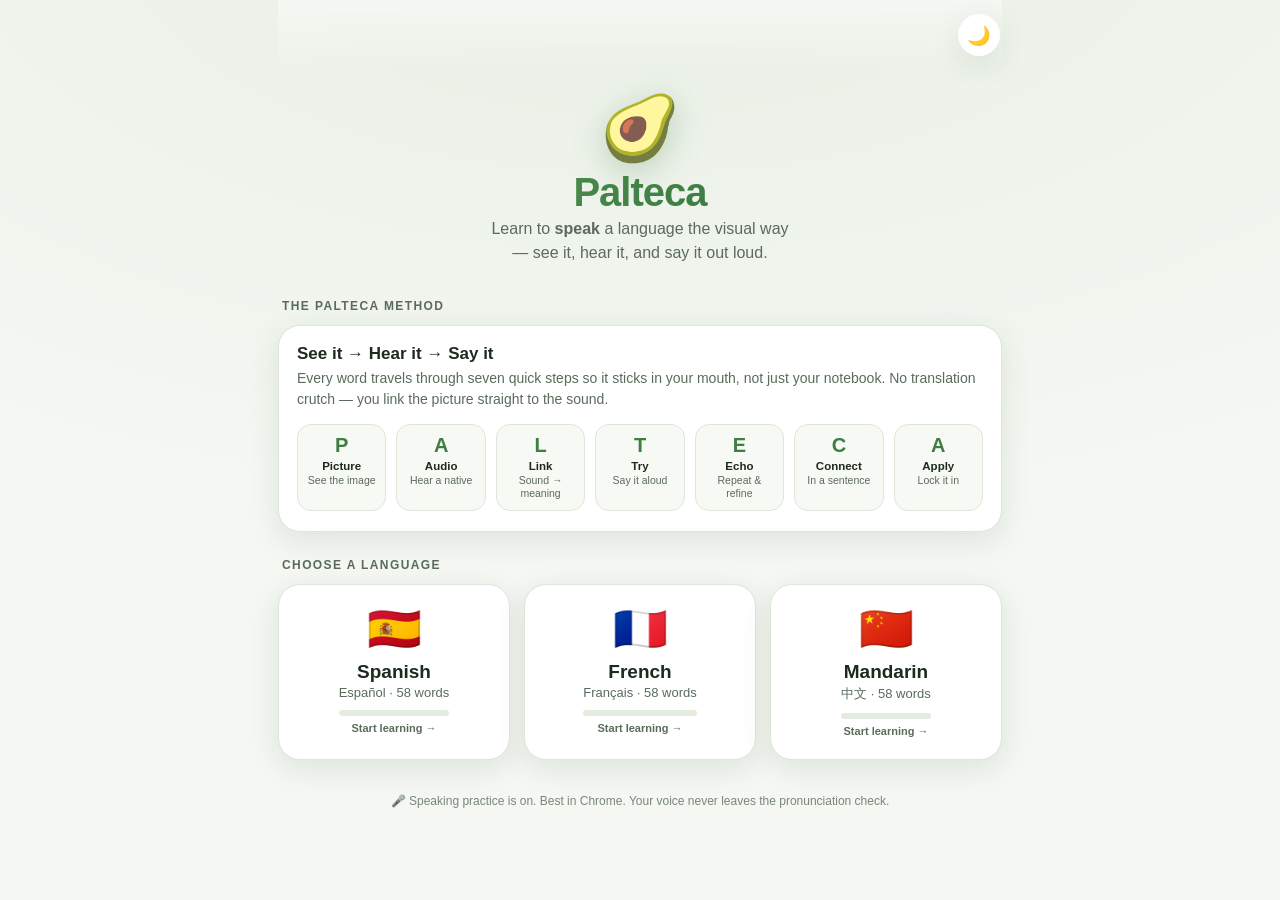
==== index.html @ e9145695 "Palteca — visual learn-to-speak app for Spanish, French & Mandarin Vanilla-JS SPA that teaches speak" ====
<!DOCTYPE html>
<html lang="en">
<head>
  <meta charset="UTF-8" />
  <meta name="viewport" content="width=device-width, initial-scale=1.0, maximum-scale=1.0, user-scalable=no" />
  <meta name="theme-color" content="#3f7d43" />
  <title>Palteca · learn to speak, visually</title>
  <link rel="icon" href="data:image/svg+xml,%3Csvg xmlns='http://www.w3.org/2000/svg' viewBox='0 0 100 100'%3E%3Ctext y='.9em' font-size='90'%3E%F0%9F%A5%91%3C/text%3E%3C/svg%3E" />
  <link rel="stylesheet" href="styles.css" />
</head>
<body>
  <div id="app">
    <!-- Top bar -->
    <header id="topbar" hidden>
      <button id="backBtn" class="icon-btn" aria-label="Back">←</button>
      <div id="crumb" class="crumb"></div>
      <button id="themeToggle" class="icon-btn" aria-label="Toggle dark mode">🌙</button>
    </header>

    <main id="views"><!-- views injected here --></main>
  </div>

  <!-- Toast for speech feedback / errors -->
  <div id="toast" class="toast" hidden></div>

  <script src="content.js"></script>
  <script src="app.js"></script>
</body>
</html>
---- styles.css ----
/* ============ Palteca theme ============ */
:root{
  --bg:#f4f7f2; --bg2:#e8efe4; --card:#ffffff; --card2:#f6f9f4;
  --ink:#1d2a1e; --ink-soft:#5a6b5b; --line:#dde6d9;
  --brand:#3f7d43; --brand-2:#5aa05e; --brand-ink:#2b5c2e;
  --accent:#f2a541; --good:#2e9e5b; --bad:#d9534f; --warn:#e8a33d;
  --ring:#e3ecdf; --shadow:0 8px 30px rgba(31,60,33,.10);
  --radius:22px; --radius-sm:14px;
  --grad:linear-gradient(135deg,#5aa05e,#3f7d43 60%,#356b39);
}
:root[data-theme="dark"]{
  --bg:#10160f; --bg2:#161e14; --card:#1b241a; --card2:#212c1f;
  --ink:#eaf2e6; --ink-soft:#a6b8a4; --line:#2b3728;
  --brand:#7bc47f; --brand-2:#9ad79d; --brand-ink:#bfe6c1;
  --accent:#f2b45f; --good:#5ecb86; --bad:#ef6b67; --warn:#f0b458;
  --ring:#28331f; --shadow:0 12px 40px rgba(0,0,0,.45);
  --grad:linear-gradient(135deg,#3f7d43,#2c5a30 60%,#22461f);
}
@media (prefers-color-scheme: dark){
  :root:not([data-theme="light"]){
    --bg:#10160f; --bg2:#161e14; --card:#1b241a; --card2:#212c1f;
    --ink:#eaf2e6; --ink-soft:#a6b8a4; --line:#2b3728;
    --brand:#7bc47f; --brand-2:#9ad79d; --brand-ink:#bfe6c1;
    --accent:#f2b45f; --good:#5ecb86; --bad:#ef6b67; --warn:#f0b458;
    --ring:#28331f; --shadow:0 12px 40px rgba(0,0,0,.45);
    --grad:linear-gradient(135deg,#3f7d43,#2c5a30 60%,#22461f);
  }
}

*{box-sizing:border-box}
html,body{margin:0;padding:0}
body{
  background:radial-gradient(1200px 600px at 50% -10%, var(--bg2), var(--bg)) fixed;
  color:var(--ink);
  font-family:-apple-system,BlinkMacSystemFont,"Segoe UI",Inter,Roboto,Helvetica,Arial,sans-serif;
  -webkit-font-smoothing:antialiased; text-rendering:optimizeLegibility;
  min-height:100vh;
}
#app{max-width:760px;margin:0 auto;padding:0 18px 90px;position:relative}
button{font-family:inherit;cursor:pointer;border:0;background:none;color:inherit}
button:focus-visible{outline:3px solid var(--brand-2);outline-offset:2px}

/* ============ Top bar ============ */
#topbar{
  position:sticky;top:0;z-index:20;display:flex;align-items:center;gap:12px;
  padding:14px 2px;background:linear-gradient(var(--bg),rgba(0,0,0,0) );
  backdrop-filter:blur(6px);
}
.icon-btn{
  width:42px;height:42px;border-radius:50%;font-size:19px;line-height:1;
  background:var(--card);box-shadow:var(--shadow);color:var(--ink);
  display:grid;place-items:center;transition:transform .12s ease, background .2s;
}
.icon-btn:hover{transform:translateY(-1px)}
.crumb{flex:1;font-weight:700;font-size:15px;color:var(--ink-soft);letter-spacing:.2px}

/* ============ Home ============ */
.hero{padding:26px 4px 8px;text-align:center}
.logo{font-size:64px;line-height:1;filter:drop-shadow(0 8px 16px rgba(63,125,67,.28));animation:bob 3.6s ease-in-out infinite}
@keyframes bob{0%,100%{transform:translateY(0) rotate(-3deg)}50%{transform:translateY(-9px) rotate(3deg)}}
.wordmark{font-size:40px;font-weight:900;letter-spacing:-1px;margin:10px 0 2px;
  background:var(--grad);-webkit-background-clip:text;background-clip:text;color:transparent}
.tagline{color:var(--ink-soft);font-size:16px;margin:0 auto;max-width:34ch;line-height:1.5}

.section-label{font-size:12px;font-weight:800;letter-spacing:1.4px;text-transform:uppercase;
  color:var(--ink-soft);margin:26px 4px 12px}

/* method strip */
.method{background:var(--card);border-radius:var(--radius);box-shadow:var(--shadow);
  padding:18px 18px 20px;margin-top:6px;border:1px solid var(--line)}
.method h3{margin:0 0 4px;font-size:17px}
.method p{margin:0 0 14px;color:var(--ink-soft);font-size:14px;line-height:1.5}
.steps{display:grid;grid-template-columns:repeat(auto-fit,minmax(88px,1fr));gap:10px}
.step{background:var(--card2);border:1px solid var(--line);border-radius:var(--radius-sm);
  padding:10px 8px;text-align:center}
.step .k{font-weight:900;font-size:20px;color:var(--brand);line-height:1}
.step .w{font-size:11.5px;font-weight:700;margin-top:5px}
.step .d{font-size:10.5px;color:var(--ink-soft);margin-top:2px;line-height:1.25}

/* language cards */
.lang-grid{display:grid;grid-template-columns:1fr;gap:14px;margin-top:4px}
@media(min-width:560px){.lang-grid{grid-template-columns:1fr 1fr 1fr}}
.lang-card{
  position:relative;overflow:hidden;background:var(--card);border:1px solid var(--line);
  border-radius:var(--radius);box-shadow:var(--shadow);padding:20px 18px;text-align:left;
  display:flex;align-items:center;gap:16px;transition:transform .14s ease, box-shadow .2s;
}
@media(min-width:560px){.lang-card{flex-direction:column;text-align:center;gap:10px;padding:22px 14px}}
.lang-card:hover{transform:translateY(-3px);box-shadow:0 16px 40px rgba(31,60,33,.18)}
.lang-card .flag{font-size:44px;line-height:1}
.lang-card .name{font-weight:800;font-size:19px}
.lang-card .native{color:var(--ink-soft);font-size:13px;margin-top:2px}
.lang-card .bar{height:6px;border-radius:99px;background:var(--ring);overflow:hidden;margin-top:10px;width:100%}
.lang-card .bar>i{display:block;height:100%;background:var(--grad);width:0%;transition:width .5s ease}
.lang-card .pct{font-size:11px;color:var(--ink-soft);margin-top:6px;font-weight:700}

/* ============ Themes grid ============ */
.lang-head{display:flex;align-items:center;gap:14px;padding:8px 4px 18px}
.lang-head .flag{font-size:40px}
.lang-head .t{font-size:24px;font-weight:900}
.lang-head .s{color:var(--ink-soft);font-size:13px}
.theme-grid{display:grid;grid-template-columns:1fr 1fr;gap:14px}
@media(min-width:560px){.theme-grid{grid-template-columns:1fr 1fr 1fr}}
.theme-card{background:var(--card);border:1px solid var(--line);border-radius:var(--radius);
  box-shadow:var(--shadow);padding:18px 16px;text-align:left;transition:transform .14s ease}
.theme-card:hover{transform:translateY(-3px)}
.theme-card .ic{font-size:34px;line-height:1}
.theme-card .tt{font-weight:800;font-size:15px;margin-top:10px}
.theme-card .meta{display:flex;align-items:center;gap:8px;margin-top:10px}
.ring{--p:0;width:34px;height:34px;border-radius:50%;flex:0 0 auto;
  background:conic-gradient(var(--brand) calc(var(--p)*1%), var(--ring) 0);
  display:grid;place-items:center}
.ring::after{content:"";width:24px;height:24px;border-radius:50%;background:var(--card)}
.ring.done{background:var(--good)}
.theme-card .cnt{font-size:12px;color:var(--ink-soft);font-weight:700}

.review-cta{margin-top:16px;width:100%;background:var(--grad);color:#fff;font-weight:800;
  font-size:16px;padding:16px;border-radius:var(--radius);box-shadow:var(--shadow);
  display:flex;align-items:center;justify-content:center;gap:10px}
.review-cta:disabled{opacity:.5}

/* ============ Lesson ============ */
.progress-top{display:flex;align-items:center;gap:10px;padding:2px 4px 14px}
.progress-top .bar{flex:1;height:8px;border-radius:99px;background:var(--ring);overflow:hidden}
.progress-top .bar>i{display:block;height:100%;background:var(--grad);width:0;transition:width .35s ease}
.progress-top .num{font-size:12px;font-weight:800;color:var(--ink-soft);min-width:44px;text-align:right}

/* pal step tracker */
.paltrack{display:flex;justify-content:center;gap:6px;margin:2px 0 14px;flex-wrap:wrap}
.pal{width:30px;height:30px;border-radius:50%;display:grid;place-items:center;font-weight:900;
  font-size:13px;background:var(--card2);color:var(--ink-soft);border:1px solid var(--line);
  transition:all .2s}
.pal[data-on="1"]{background:var(--brand);color:#fff;border-color:var(--brand);transform:scale(1.06)}
.pal[data-cur="1"]{box-shadow:0 0 0 4px var(--ring)}

.card{background:var(--card);border:1px solid var(--line);border-radius:26px;box-shadow:var(--shadow);
  padding:26px 22px;text-align:center;position:relative;overflow:hidden}
.card::before{content:"";position:absolute;inset:0 0 auto 0;height:120px;
  background:radial-gradient(120px 80px at 50% -20px, rgba(90,160,94,.18), transparent)}
.pic{font-size:104px;line-height:1;margin:6px 0 4px;filter:drop-shadow(0 10px 18px rgba(0,0,0,.12));
  animation:pop .4s cubic-bezier(.2,1.4,.4,1)}
@keyframes pop{from{transform:scale(.7);opacity:0}to{transform:scale(1);opacity:1}}
.target{font-size:40px;font-weight:900;letter-spacing:-.5px;margin:2px 0 2px;word-break:break-word}
.phon{color:var(--brand-ink);font-weight:700;font-size:17px;margin-bottom:2px}
:root[data-theme="dark"] .phon{color:var(--brand-2)}
@media (prefers-color-scheme: dark){:root:not([data-theme="light"]) .phon{color:var(--brand-2)}}
.note-pin{color:var(--ink-soft);font-size:13px}

.speak-row{display:flex;gap:10px;justify-content:center;margin:16px 0 4px;flex-wrap:wrap}
.btn{border-radius:16px;font-weight:800;font-size:15px;padding:14px 18px;
  display:inline-flex;align-items:center;gap:9px;box-shadow:var(--shadow);transition:transform .12s}
.btn:hover{transform:translateY(-2px)}
.btn.play{background:var(--card2);color:var(--ink);border:1px solid var(--line)}
.btn.mic{background:var(--grad);color:#fff}
.btn.mic.rec{background:var(--bad);animation:pulse 1s infinite}
@keyframes pulse{0%,100%{box-shadow:0 0 0 0 rgba(217,83,79,.5)}50%{box-shadow:0 0 0 12px rgba(217,83,79,0)}}
.btn.ghost{background:transparent;border:1px dashed var(--line);color:var(--ink-soft);box-shadow:none}

.reveal{margin-top:16px;border-top:1px dashed var(--line);padding-top:14px}
.reveal .trans{font-size:19px;font-weight:800}
.reveal .art{color:var(--ink-soft);font-weight:600;font-size:14px}
.example{background:var(--card2);border:1px solid var(--line);border-radius:16px;padding:14px;margin-top:14px;
  display:flex;align-items:center;gap:12px;text-align:left}
.example .ex-t{flex:1}
.example .ex-x{font-weight:700;font-size:15px}
.example .ex-e{color:var(--ink-soft);font-size:13px;margin-top:2px}
.example .mini{width:40px;height:40px;border-radius:12px;background:var(--card);border:1px solid var(--line);
  display:grid;place-items:center;font-size:18px;flex:0 0 auto}

.feedback{margin-top:14px;border-radius:16px;padding:13px 14px;font-weight:700;display:none;align-items:center;gap:10px;text-align:left}
.feedback.show{display:flex;animation:pop .3s}
.feedback.good{background:color-mix(in srgb,var(--good) 16%,transparent);color:var(--good);border:1px solid color-mix(in srgb,var(--good) 40%,transparent)}
.feedback.mid{background:color-mix(in srgb,var(--warn) 16%,transparent);color:var(--warn);border:1px solid color-mix(in srgb,var(--warn) 40%,transparent)}
.feedback.bad{background:color-mix(in srgb,var(--bad) 14%,transparent);color:var(--bad);border:1px solid color-mix(in srgb,var(--bad) 40%,transparent)}
.feedback .heard{display:block;font-weight:600;color:var(--ink-soft);font-size:13px;margin-top:2px}

.nav-row{display:flex;gap:12px;margin-top:18px}
.nav-row .btn{flex:1;justify-content:center}
.btn.primary{background:var(--grad);color:#fff}
.btn.sec{background:var(--card2);border:1px solid var(--line);color:var(--ink)}

/* done screen */
.done{text-align:center;padding:40px 10px}
.done .big{font-size:76px;animation:bob 3s ease-in-out infinite}
.done h2{font-size:26px;margin:12px 0 6px}
.done p{color:var(--ink-soft);margin:0 auto 18px;max-width:36ch}
.stat-row{display:flex;gap:12px;justify-content:center;margin:16px 0}
.stat{background:var(--card);border:1px solid var(--line);border-radius:16px;padding:14px 18px;box-shadow:var(--shadow)}
.stat b{font-size:26px;display:block;color:var(--brand)}
.stat span{font-size:12px;color:var(--ink-soft)}

/* toast */
.toast{position:fixed;left:50%;bottom:26px;transform:translateX(-50%) translateY(20px);
  background:var(--ink);color:var(--bg);padding:12px 18px;border-radius:99px;font-weight:700;
  font-size:14px;box-shadow:var(--shadow);opacity:0;transition:all .25s;z-index:50;max-width:88vw;text-align:center}
.toast.show{opacity:1;transform:translateX(-50%) translateY(0)}

.hint{color:var(--ink-soft);font-size:12.5px;text-align:center;margin-top:12px;line-height:1.5}
.footer{ text-align:center;color:var(--ink-soft);font-size:12px;margin-top:34px;opacity:.8}
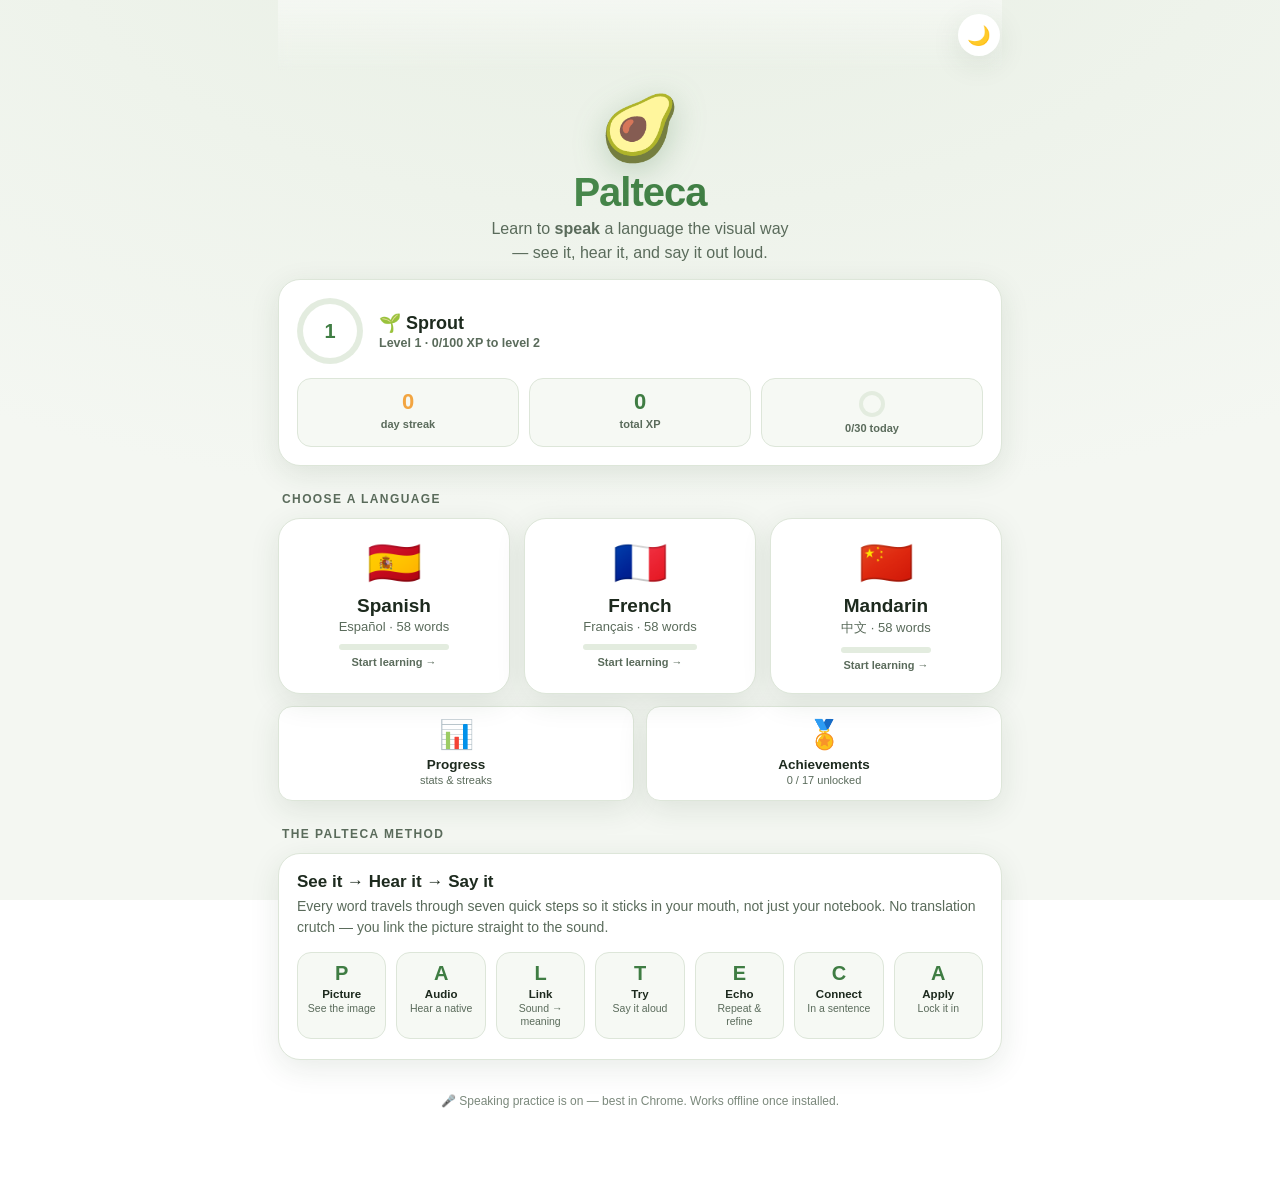
==== commit dbff124f: "Add Palteca Pro: gamification, conversations, challenge, stats & PWA - Gamification store (store.js)" ====
--- a/index.html
+++ b/index.html
@@ -2,10 +2,17 @@
 <html lang="en">
 <head>
   <meta charset="UTF-8" />
-  <meta name="viewport" content="width=device-width, initial-scale=1.0, maximum-scale=1.0, user-scalable=no" />
+  <meta name="viewport" content="width=device-width, initial-scale=1.0, maximum-scale=1.0, user-scalable=no, viewport-fit=cover" />
   <meta name="theme-color" content="#3f7d43" />
   <title>Palteca · learn to speak, visually</title>
-  <link rel="icon" href="data:image/svg+xml,%3Csvg xmlns='http://www.w3.org/2000/svg' viewBox='0 0 100 100'%3E%3Ctext y='.9em' font-size='90'%3E%F0%9F%A5%91%3C/text%3E%3C/svg%3E" />
+  <meta name="description" content="Learn to speak Spanish, French & Mandarin the visual way — see it, hear it, say it. The PALTECA method." />
+  <link rel="manifest" href="manifest.webmanifest" />
+  <meta name="mobile-web-app-capable" content="yes" />
+  <meta name="apple-mobile-web-app-capable" content="yes" />
+  <meta name="apple-mobile-web-app-status-bar-style" content="default" />
+  <meta name="apple-mobile-web-app-title" content="Palteca" />
+  <link rel="icon" href="icon.svg" />
+  <link rel="apple-touch-icon" href="icon.svg" />
   <link rel="stylesheet" href="styles.css" />
 </head>
 <body>
@@ -14,6 +21,7 @@
     <header id="topbar" hidden>
       <button id="backBtn" class="icon-btn" aria-label="Back">←</button>
       <div id="crumb" class="crumb"></div>
+      <button id="playerchip" class="playerchip" aria-label="Your progress" hidden></button>
       <button id="themeToggle" class="icon-btn" aria-label="Toggle dark mode">🌙</button>
     </header>
 
@@ -23,7 +31,39 @@
   <!-- Toast for speech feedback / errors -->
   <div id="toast" class="toast" hidden></div>
 
+  <script src="store.js"></script>
   <script src="content.js"></script>
+  <script src="dialogues.js"></script>
   <script src="app.js"></script>
+
+  <script>
+    // PWA: install prompt capture
+    var deferredPrompt = null;
+    window.__canInstall = false;
+    window.addEventListener('beforeinstallprompt', function (e) {
+      e.preventDefault();
+      deferredPrompt = e;
+      window.__canInstall = true;
+      document.dispatchEvent(new Event('pal:caninstall'));
+    });
+    window.__promptInstall = function () {
+      if (!deferredPrompt) return;
+      deferredPrompt.prompt();
+      deferredPrompt.userChoice.finally(function () {
+        deferredPrompt = null; window.__canInstall = false;
+        document.dispatchEvent(new Event('pal:caninstall'));
+      });
+    };
+    window.addEventListener('appinstalled', function () {
+      window.__canInstall = false; deferredPrompt = null;
+      document.dispatchEvent(new Event('pal:caninstall'));
+    });
+    // PWA: service worker
+    if ('serviceWorker' in navigator) {
+      window.addEventListener('load', function () {
+        navigator.serviceWorker.register('sw.js').catch(function () {});
+      });
+    }
+  </script>
 </body>
 </html>
--- a/styles.css
+++ b/styles.css
@@ -28,6 +28,7 @@
 }
 
 *{box-sizing:border-box}
+[hidden]{display:none !important}
 html,body{margin:0;padding:0}
 body{
   background:radial-gradient(1200px 600px at 50% -10%, var(--bg2), var(--bg)) fixed;
@@ -197,3 +198,163 @@
 
 .hint{color:var(--ink-soft);font-size:12.5px;text-align:center;margin-top:12px;line-height:1.5}
 .footer{ text-align:center;color:var(--ink-soft);font-size:12px;margin-top:34px;opacity:.8}
+
+/* ============================================================
+   PALTECA PRO — gamification, stats, conversations, quiz, PWA
+   ============================================================ */
+
+/* player chip in topbar */
+.playerchip{display:inline-flex;align-items:center;gap:8px;background:var(--card);border:1px solid var(--line);
+  box-shadow:var(--shadow);border-radius:99px;padding:7px 12px;font-weight:800;font-size:13px;color:var(--ink);white-space:nowrap}
+.playerchip .flame{color:var(--accent)}
+.playerchip .lv{color:var(--brand)}
+
+/* ---- home player card ---- */
+.player{background:var(--card);border:1px solid var(--line);border-radius:var(--radius);box-shadow:var(--shadow);
+  padding:18px;margin-top:6px;display:flex;flex-direction:column;gap:14px}
+.player-top{display:flex;align-items:center;gap:16px}
+.lvl-ring{--p:0;width:66px;height:66px;border-radius:50%;flex:0 0 auto;
+  background:conic-gradient(var(--brand) calc(var(--p)*1%), var(--ring) 0);display:grid;place-items:center;position:relative}
+.lvl-ring::after{content:"";position:absolute;inset:6px;border-radius:50%;background:var(--card)}
+.lvl-ring b{position:relative;z-index:1;font-size:20px;font-weight:900;color:var(--brand)}
+.player-id{flex:1;min-width:0}
+.player-id .rank{font-weight:900;font-size:18px;display:flex;align-items:center;gap:7px}
+.player-id .sub{color:var(--ink-soft);font-size:12.5px;margin-top:2px;font-weight:700}
+.player-tiles{display:grid;grid-template-columns:1fr 1fr 1fr;gap:10px}
+.ptile{background:var(--card2);border:1px solid var(--line);border-radius:var(--radius-sm);padding:12px 8px;text-align:center}
+.ptile b{display:block;font-size:22px;font-weight:900;line-height:1}
+.ptile.flame b{color:var(--accent)}
+.ptile.xp b{color:var(--brand)}
+.ptile .lab{font-size:11px;color:var(--ink-soft);font-weight:700;margin-top:5px}
+.ptile .goalring{--p:0;width:26px;height:26px;margin:0 auto;border-radius:50%;
+  background:conic-gradient(var(--good) calc(var(--p)*1%), var(--ring) 0);display:grid;place-items:center}
+.ptile .goalring::after{content:"";width:18px;height:18px;border-radius:50%;background:var(--card2)}
+
+.install-btn{width:100%;margin-top:12px;background:var(--card2);border:1px dashed var(--brand);color:var(--brand);
+  font-weight:800;padding:12px;border-radius:var(--radius-sm);display:flex;align-items:center;justify-content:center;gap:8px}
+
+/* ---- mode entry cards ---- */
+.modes{display:grid;grid-template-columns:1fr 1fr;gap:12px;margin-top:4px}
+@media(min-width:560px){.modes{grid-template-columns:1fr 1fr 1fr 1fr}}
+.mode-card{background:var(--card);border:1px solid var(--line);border-radius:var(--radius-sm);box-shadow:var(--shadow);
+  padding:16px 12px;text-align:center;transition:transform .14s ease}
+.mode-card:hover{transform:translateY(-3px)}
+.mode-card .mi{font-size:28px;line-height:1}
+.mode-card .mt{font-weight:800;font-size:13.5px;margin-top:8px}
+.mode-card .ms{font-size:11px;color:var(--ink-soft);margin-top:2px}
+.mode-card:disabled{opacity:.5;transform:none}
+
+.home-nav{display:grid;grid-template-columns:1fr 1fr;gap:12px;margin-top:12px}
+.home-nav .mode-card{padding:14px}
+
+/* ---- stats view ---- */
+.stat-hero{background:var(--card);border:1px solid var(--line);border-radius:var(--radius);box-shadow:var(--shadow);
+  padding:22px;text-align:center;margin-bottom:16px}
+.stat-hero .big-ring{--p:0;width:120px;height:120px;margin:0 auto 12px;border-radius:50%;
+  background:conic-gradient(var(--brand) calc(var(--p)*1%), var(--ring) 0);display:grid;place-items:center;position:relative}
+.stat-hero .big-ring::after{content:"";position:absolute;inset:10px;border-radius:50%;background:var(--card)}
+.stat-hero .big-ring .inner{position:relative;z-index:1;text-align:center}
+.stat-hero .big-ring .inner b{font-size:34px;font-weight:900;color:var(--brand);display:block;line-height:1}
+.stat-hero .big-ring .inner span{font-size:11px;color:var(--ink-soft);font-weight:800}
+.stat-hero .rankname{font-size:22px;font-weight:900;margin-top:2px}
+.stat-hero .xpline{color:var(--ink-soft);font-weight:700;font-size:13px;margin-top:4px}
+
+.panel{background:var(--card);border:1px solid var(--line);border-radius:var(--radius);box-shadow:var(--shadow);padding:18px;margin-bottom:16px}
+.panel h3{margin:0 0 4px;font-size:15px}
+.panel .psub{color:var(--ink-soft);font-size:12.5px;margin:0 0 14px}
+
+.goal-seg{display:flex;gap:8px}
+.goal-seg button{flex:1;background:var(--card2);border:1px solid var(--line);border-radius:12px;padding:10px 6px;font-weight:800;font-size:13px;color:var(--ink)}
+.goal-seg button b{display:block;font-size:11px;color:var(--ink-soft);font-weight:700;margin-top:2px}
+.goal-seg button[aria-pressed="true"]{background:var(--grad);color:#fff;border-color:transparent}
+.goal-seg button[aria-pressed="true"] b{color:rgba(255,255,255,.85)}
+
+.heat{display:grid;grid-auto-flow:column;grid-template-rows:repeat(7,1fr);gap:4px;overflow-x:auto;padding-bottom:4px}
+.heat .cell{width:15px;height:15px;border-radius:4px;background:var(--ring)}
+.heat .cell.l1{background:color-mix(in srgb,var(--brand) 30%,var(--ring))}
+.heat .cell.l2{background:color-mix(in srgb,var(--brand) 55%,var(--ring))}
+.heat .cell.l3{background:color-mix(in srgb,var(--brand) 80%,transparent)}
+.heat .cell.l4{background:var(--brand)}
+.heat-legend{display:flex;align-items:center;gap:6px;justify-content:flex-end;margin-top:8px;color:var(--ink-soft);font-size:11px;font-weight:700}
+.heat-legend .cell{width:12px;height:12px;border-radius:3px}
+
+.mastery{display:flex;flex-direction:column;gap:12px}
+.mrow{display:flex;align-items:center;gap:12px}
+.mrow .mflag{font-size:26px}
+.mrow .mmid{flex:1}
+.mrow .mname{font-weight:800;font-size:14px;display:flex;justify-content:space-between}
+.mrow .mname span{color:var(--ink-soft);font-weight:700;font-size:12px}
+.mrow .mbar{height:8px;border-radius:99px;background:var(--ring);overflow:hidden;margin-top:6px}
+.mrow .mbar>i{display:block;height:100%;background:var(--grad);width:0}
+
+.kpis{display:grid;grid-template-columns:1fr 1fr;gap:12px}
+@media(min-width:560px){.kpis{grid-template-columns:1fr 1fr 1fr 1fr}}
+.kpi{background:var(--card2);border:1px solid var(--line);border-radius:var(--radius-sm);padding:14px;text-align:center}
+.kpi b{display:block;font-size:24px;font-weight:900;color:var(--brand)}
+.kpi span{font-size:11.5px;color:var(--ink-soft);font-weight:700}
+
+/* ---- achievements ---- */
+.ach-grid{display:grid;grid-template-columns:1fr 1fr;gap:12px}
+@media(min-width:560px){.ach-grid{grid-template-columns:1fr 1fr 1fr}}
+.ach{background:var(--card);border:1px solid var(--line);border-radius:var(--radius-sm);box-shadow:var(--shadow);padding:14px;text-align:center}
+.ach .badge{font-size:36px;line-height:1;filter:grayscale(1);opacity:.42}
+.ach.on .badge{filter:none;opacity:1}
+.ach .at{font-weight:800;font-size:13px;margin-top:8px}
+.ach .ad{font-size:11px;color:var(--ink-soft);margin-top:2px;line-height:1.3}
+.ach .apbar{height:6px;border-radius:99px;background:var(--ring);overflow:hidden;margin-top:8px}
+.ach .apbar>i{display:block;height:100%;background:var(--brand);width:0}
+.ach .adate{font-size:10.5px;color:var(--brand);font-weight:800;margin-top:8px}
+
+/* ---- conversation / dialogue ---- */
+.scene-head{background:var(--card);border:1px solid var(--line);border-radius:var(--radius);box-shadow:var(--shadow);
+  padding:16px 18px;margin-bottom:14px;display:flex;align-items:center;gap:14px}
+.scene-head .si{font-size:36px}
+.scene-head .st{font-weight:900;font-size:18px}
+.scene-head .ss{color:var(--ink-soft);font-size:13px;margin-top:2px}
+
+.chat{display:flex;flex-direction:column;gap:12px;padding-bottom:6px}
+.bubble{max-width:82%;border-radius:20px;padding:13px 15px;box-shadow:var(--shadow);position:relative;animation:pop .28s}
+.bubble .btxt{font-weight:800;font-size:17px}
+.bubble .bph{font-size:12.5px;color:var(--ink-soft);margin-top:3px;font-weight:600}
+.bubble .btr{font-size:12.5px;margin-top:4px;opacity:.85}
+.bubble .bemoji{position:absolute;top:-10px;font-size:22px}
+.bubble.them{align-self:flex-start;background:var(--card);border:1px solid var(--line);border-top-left-radius:6px}
+.bubble.them .bemoji{left:-6px}
+.bubble.you{align-self:flex-end;background:color-mix(in srgb,var(--brand) 14%,var(--card));border:1px solid color-mix(in srgb,var(--brand) 30%,var(--line));border-top-right-radius:6px}
+.bubble.you .bemoji{right:-6px}
+.bubble .bmic{margin-top:8px;display:flex;gap:8px;flex-wrap:wrap}
+.bubble .chip{background:var(--card2);border:1px solid var(--line);border-radius:12px;padding:8px 12px;font-weight:800;font-size:13px;display:inline-flex;align-items:center;gap:6px}
+.bubble .chip.mic{background:var(--grad);color:#fff;border:0}
+.bubble .chip.mic.rec{background:var(--bad);animation:pulse 1s infinite}
+
+.turn-cta{position:sticky;bottom:14px;margin-top:14px}
+.turn-cta .btn{width:100%;justify-content:center}
+.yourturn{background:var(--card);border:1px dashed color-mix(in srgb,var(--brand) 45%,var(--line));border-radius:var(--radius);
+  box-shadow:var(--shadow);padding:16px;margin-top:6px;text-align:center}
+.yourturn .yt-lab{font-size:12px;font-weight:800;letter-spacing:1px;text-transform:uppercase;color:var(--brand)}
+.yourturn .yt-en{font-size:14px;color:var(--ink-soft);margin:6px 0 2px}
+.yourturn .yt-target{font-size:26px;font-weight:900;margin:4px 0}
+.yourturn .yt-ph{color:var(--brand-ink);font-weight:700;font-size:14px}
+:root[data-theme="dark"] .yourturn .yt-ph{color:var(--brand-2)}
+@media (prefers-color-scheme: dark){:root:not([data-theme="light"]) .yourturn .yt-ph{color:var(--brand-2)}}
+.yt-actions{display:flex;gap:10px;justify-content:center;margin-top:12px;flex-wrap:wrap}
+
+/* ---- quiz / challenge ---- */
+.quiz-emoji{font-size:88px;text-align:center;margin:6px 0;animation:pop .35s}
+.quiz-q{text-align:center;font-weight:800;font-size:18px;margin-bottom:4px}
+.quiz-sub{text-align:center;color:var(--ink-soft);font-size:13px;margin-bottom:14px}
+.q-options{display:grid;grid-template-columns:1fr 1fr;gap:12px}
+.q-opt{background:var(--card);border:2px solid var(--line);border-radius:16px;box-shadow:var(--shadow);padding:16px 12px;
+  font-weight:800;font-size:16px;text-align:center;transition:transform .1s;min-height:64px;display:flex;align-items:center;justify-content:center;gap:8px}
+.q-opt .oe{font-size:26px}
+.q-opt:hover{transform:translateY(-2px)}
+.q-opt.correct{border-color:var(--good);background:color-mix(in srgb,var(--good) 16%,var(--card))}
+.q-opt.wrong{border-color:var(--bad);background:color-mix(in srgb,var(--bad) 14%,var(--card))}
+.q-opt:disabled{cursor:default}
+.qscore{display:flex;justify-content:center;gap:6px;margin-bottom:8px}
+.qdot{width:10px;height:10px;border-radius:50%;background:var(--ring)}
+.qdot.ok{background:var(--good)}
+.qdot.no{background:var(--bad)}
+
+/* achievement toast */
+.toast.ach{background:linear-gradient(135deg,#f2a541,#e07d2a);color:#fff}
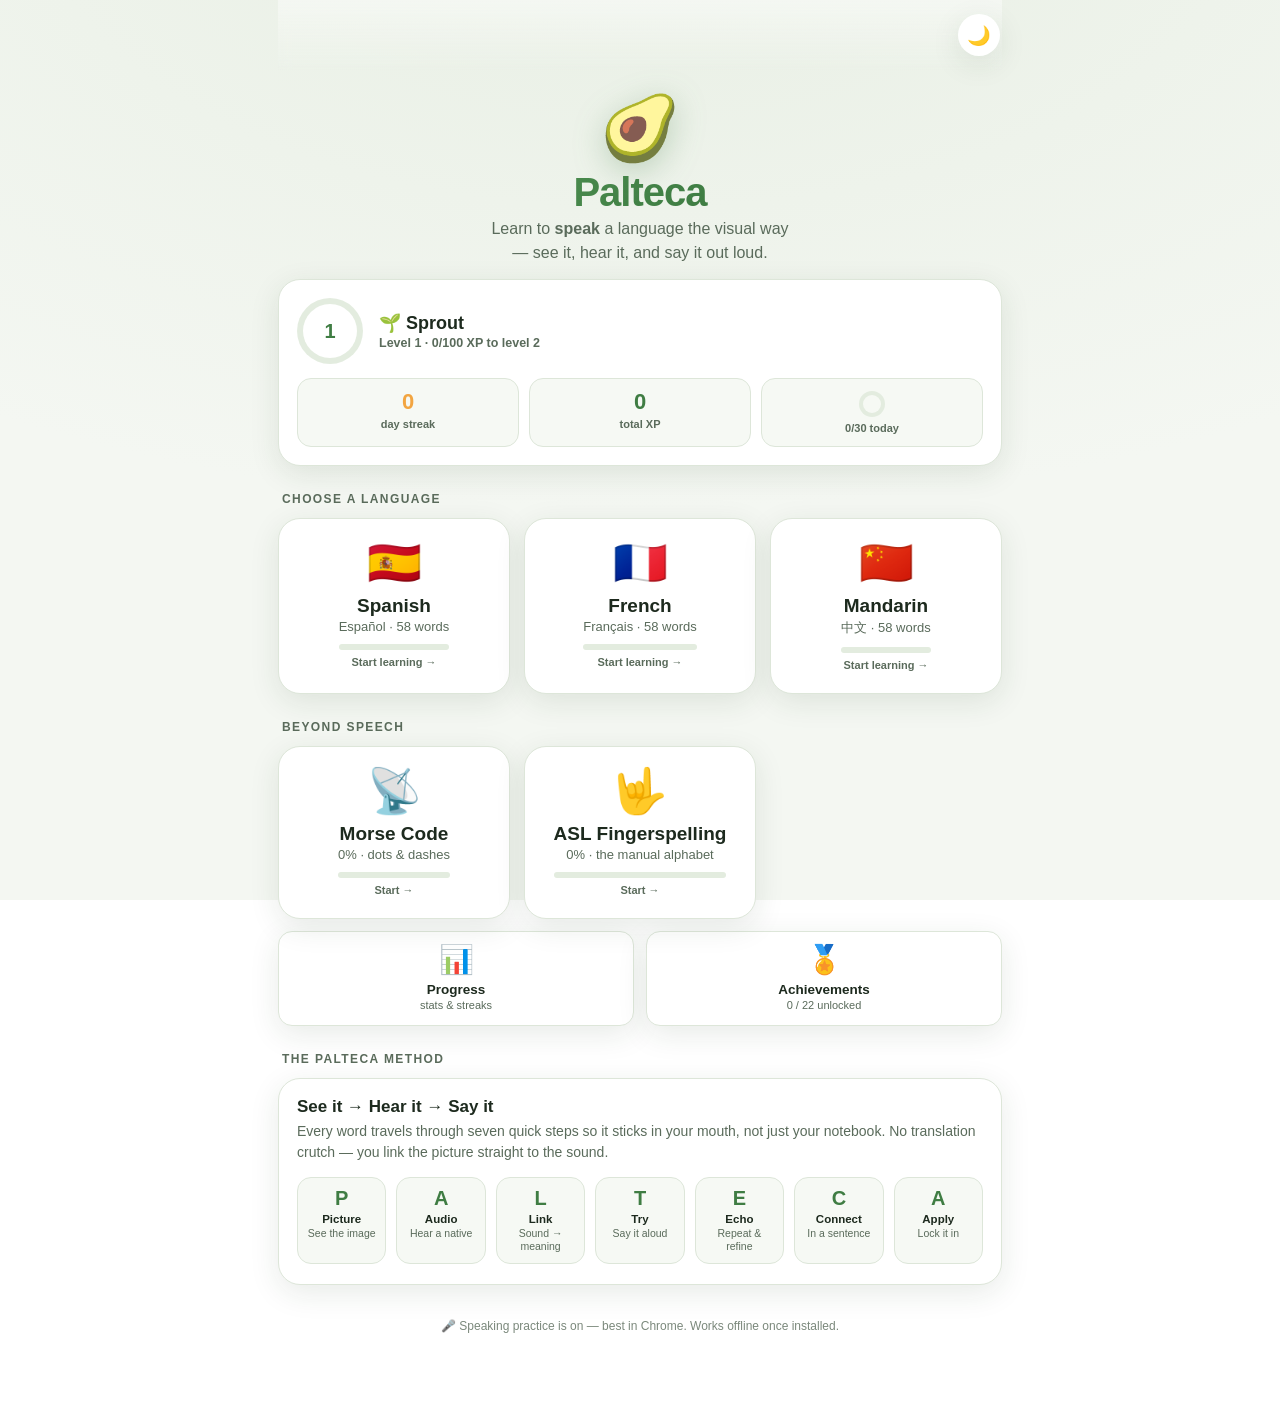
==== commit 1eacdae0: "Add Morse code and ASL fingerspelling tracks - Morse (morse.js): full International table — letters," ====
--- a/index.html
+++ b/index.html
@@ -34,6 +34,8 @@
   <script src="store.js"></script>
   <script src="content.js"></script>
   <script src="dialogues.js"></script>
+  <script src="morse.js"></script>
+  <script src="sign.js"></script>
   <script src="app.js"></script>
 
   <script>
--- a/styles.css
+++ b/styles.css
@@ -358,3 +358,66 @@
 
 /* achievement toast */
 .toast.ach{background:linear-gradient(135deg,#f2a541,#e07d2a);color:#fff}
+
+/* ============================================================
+   MORSE & SIGN tracks
+   ============================================================ */
+:root{ --hand:#e9c79c; --hand-stroke:#b98c56; }
+:root[data-theme="dark"]{ --hand:#caa877; --hand-stroke:#8a6a42; }
+@media (prefers-color-scheme: dark){ :root:not([data-theme="light"]){ --hand:#caa877; --hand-stroke:#8a6a42; } }
+
+/* Morse: big character + pattern */
+.morse-char{font-size:64px;font-weight:900;letter-spacing:1px;margin:4px 0 2px}
+.morse-pattern{display:flex;gap:10px;align-items:center;justify-content:center;flex-wrap:wrap;margin:6px 0}
+.morse-pattern .dot,.morse-pattern .dash{background:var(--brand);border-radius:99px;display:inline-block}
+.morse-pattern .dot{width:16px;height:16px}
+.morse-pattern .dash{width:44px;height:16px}
+.morse-pattern.big{gap:12px;margin:10px 0 6px}
+.morse-pattern.big .dot{width:20px;height:20px}
+.morse-pattern.big .dash{width:56px;height:20px}
+
+/* Morse tap trainer */
+.tap-label{font-weight:800;font-size:12px;letter-spacing:.6px;text-transform:uppercase;color:var(--ink-soft);margin:16px 0 8px}
+.tap-out{min-height:38px;display:flex;gap:8px;align-items:center;justify-content:center;flex-wrap:wrap;
+  background:var(--card2);border:1px solid var(--line);border-radius:14px;padding:10px}
+.tap-out .dot{width:14px;height:14px;border-radius:99px;background:var(--brand)}
+.tap-out .dash{width:38px;height:14px;border-radius:99px;background:var(--brand)}
+.tap-out .tap-ph{color:var(--ink-soft);font-size:13px;font-weight:600}
+.tap-btns{display:flex;gap:10px;justify-content:center;margin-top:10px}
+.btn.tapbtn{background:var(--card2);border:1px solid var(--line);color:var(--ink);font-size:17px;min-width:88px;justify-content:center}
+.btn.tapbtn:active{background:var(--brand);color:#fff}
+
+/* Translator */
+.trans-input{width:100%;border:1px solid var(--line);background:var(--card2);color:var(--ink);border-radius:14px;
+  padding:14px;font-size:18px;font-weight:700;font-family:inherit;resize:vertical;min-height:56px;letter-spacing:.5px}
+.trans-input:focus{outline:none;border-color:var(--brand)}
+.trans-out{margin-top:14px;background:var(--card2);border:1px solid var(--line);border-radius:14px;padding:16px;
+  font-size:22px;color:var(--brand);font-weight:800;letter-spacing:2px;word-break:break-word;min-height:40px;line-height:1.5}
+.trans-ctrl{display:flex;gap:10px;margin-top:12px}
+.trans-ctrl .btn{flex:1;justify-content:center}
+.abbr{display:flex;flex-direction:column;gap:8px}
+.abbr-row{display:flex;align-items:center;gap:8px;font-size:14px;flex-wrap:wrap}
+.abbr-row b{color:var(--ink);min-width:34px}
+.abbr-row i{color:var(--brand);font-style:normal;font-weight:700;letter-spacing:1px}
+.abbr-row span{color:var(--ink-soft)}
+
+/* Sign hand diagram */
+.hand{display:flex;justify-content:center}
+.hand.big .hand-svg{width:150px;height:180px}
+.hand.mini .hand-svg{width:62px;height:74px}
+.hand-svg{width:120px;height:150px}
+.hand-svg .hf{fill:var(--hand);stroke:var(--hand-stroke);stroke-width:2;stroke-linejoin:round}
+.hand-svg .ho{fill:none;stroke:var(--hand);stroke-width:22;stroke-linecap:round}
+.hand-svg .hc{fill:none;stroke:var(--hand);stroke-width:22;stroke-linecap:round}
+.hand-svg .hl{fill:none;stroke:var(--hand-stroke);stroke-width:3}
+.hand-svg .hx{stroke:var(--hand-stroke);stroke-width:4;stroke-linecap:round}
+.sign-desc{color:var(--ink-soft);font-size:15px;line-height:1.5;max-width:34ch;margin:8px auto 0}
+.motion-badge{display:inline-block;background:color-mix(in srgb,var(--accent) 18%,transparent);color:var(--accent);
+  border:1px solid color-mix(in srgb,var(--accent) 40%,transparent);border-radius:99px;padding:4px 12px;font-weight:800;font-size:12px;margin:4px 0}
+
+/* Fingerspell output */
+.spell-out{display:flex;flex-wrap:wrap;gap:12px;margin-top:16px;justify-content:center}
+.spell-cell{background:var(--card2);border:1px solid var(--line);border-radius:14px;padding:8px 8px 4px;text-align:center;transition:transform .15s, box-shadow .15s}
+.spell-cell.on{transform:translateY(-4px) scale(1.06);box-shadow:0 10px 24px rgba(63,125,67,.28);border-color:var(--brand)}
+.spell-l{font-weight:900;font-size:16px;margin-top:2px}
+.spell-gap{width:100%;height:0}
